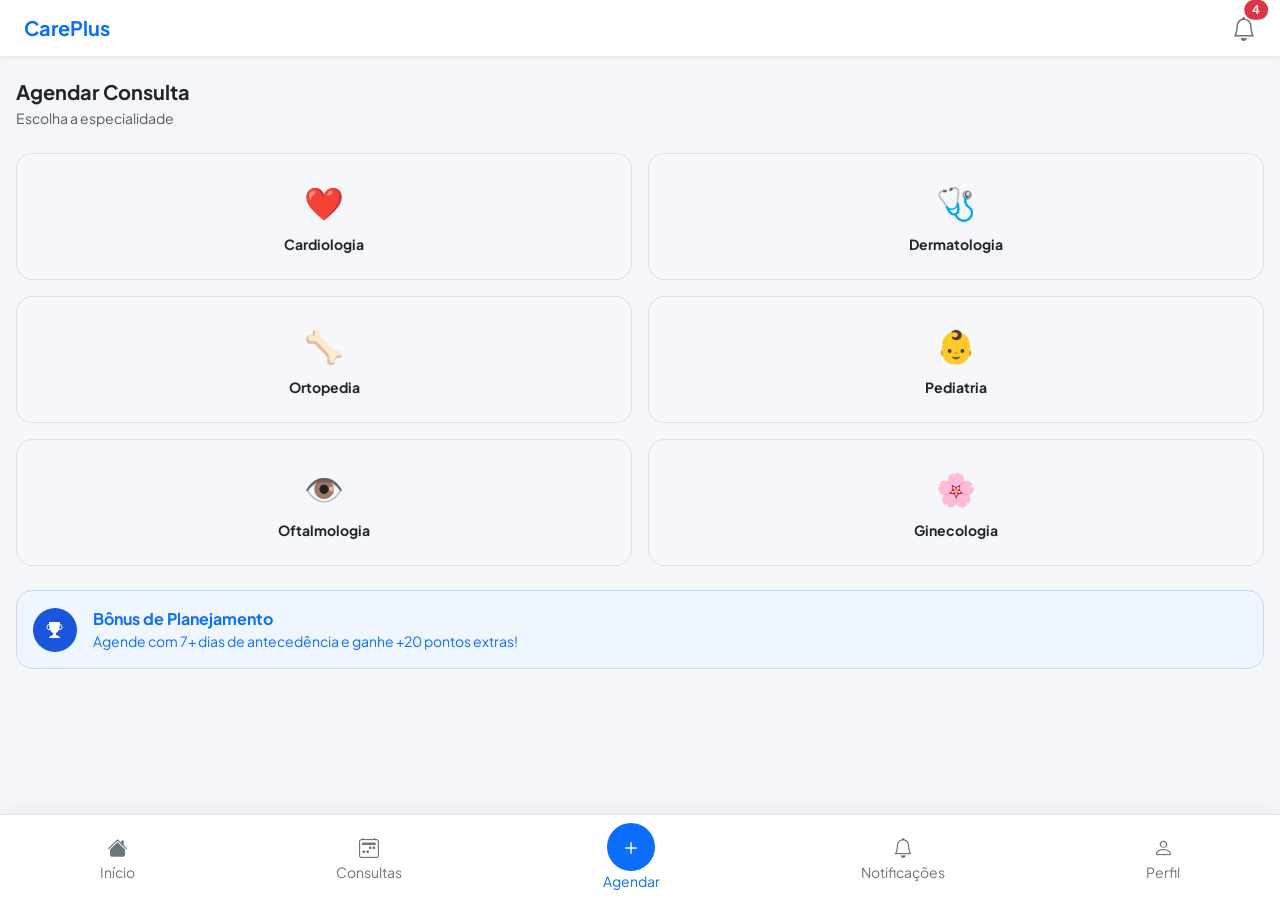
==== CarePlus Challenge/agendar.html @ 64a6bf33 "primeiro commit" ====
<!DOCTYPE html>
<html lang="en">
<head>
    <meta charset="UTF-8">
    <meta name="viewport" content="width=device-width, initial-scale=1.0"/>
    <title>CarePlus</title>
    <link href="https://fonts.googleapis.com/css2?family=Plus+Jakarta+Sans:wght@400;500;600;700;800&display=swap" rel="stylesheet" />
    <link href="https://cdn.jsdelivr.net/npm/bootstrap@5.3.3/dist/css/bootstrap.min.css" rel="stylesheet" />
    <link href="https://cdn.jsdelivr.net/npm/bootstrap-icons@1.11.3/font/bootstrap-icons.min.css" rel="stylesheet" />
    <link rel="stylesheet" href="css/style.css" />

</head>
<body>
            <nav class="navbar bg-white shadow-sm">
                <div class="container-fluid px-4">

                    <span class="navbar-brand fw-bold text-primary">CarePlus</span>

                    <a href="notificacoes.html" class="position-relative">
                        <i class="bi bi-bell fs-4 text-secondary"></i>
                        <span class="position-absolute top-0 start-100 translate-middle badge rounded-pill bg-danger">4
                    </span>
                    </a>

                </div>
            </nav>
<div class="container-fluid px-3 mt-4 pb-5">

        <h5 class="fw-bold mb-1">Agendar Consulta</h5>
        <p class="text-muted small mb-4">Escolha a especialidade</p>

    <div class="row g-3" id="especialidadesSection">

    <div class="col-6">
    <div class="text-center p-4 rounded-4 border especialidade-card"
        style="cursor:pointer;" onclick="escolherEspecialidade('Cardiologia')">
        <div class="fs-2">❤️</div>
        <p class="fw-bold small mb-0 mt-2">Cardiologia</p>
    </div>
    </div>

    <div class="col-6">
    <div class="text-center p-4 rounded-4 border especialidade-card"
        style="cursor:pointer;" onclick="escolherEspecialidade('Dermatologia')">
        <div class="fs-2">🩺</div>
        <p class="fw-bold small mb-0 mt-2">Dermatologia</p>
    </div>
    </div>

    <div class="col-6">
    <div class="text-center p-4 rounded-4 border especialidade-card"
        style="cursor:pointer;" onclick="escolherEspecialidade('Ortopedia')">
        <div class="fs-2">🦴</div>
        <p class="fw-bold small mb-0 mt-2">Ortopedia</p>
    </div>
    </div>
    
    <div class="col-6">
    <div class="text-center p-4 rounded-4 border especialidade-card"
        style="cursor:pointer;" onclick="escolherEspecialidade('Pediatria')">
        <div class="fs-2">👶</div>
        <p class="fw-bold small mb-0 mt-2">Pediatria</p>
    </div>
    </div>

    <div class="col-6">
    <div class="text-center p-4 rounded-4 border especialidade-card"
        style="cursor:pointer;" onclick="escolherEspecialidade('Oftalmologia')">
        <div class="fs-2">👁️</div>
        <p class="fw-bold small mb-0 mt-2">Oftalmologia</p>
    </div>
    </div>    
    <div class="col-6">
    <div class="text-center p-4 rounded-4 border especialidade-card"
        style="cursor:pointer;" onclick="escolherEspecialidade('Ginecologia')">
        <div class="fs-2">🌸</div>
        <p class="fw-bold small mb-0 mt-2">Ginecologia</p>
    </div>
    </div> 
    </div>   
        <!-- Seção Médicos -->
    <div id="medicosSection" style="display:none;">
    <div class="d-flex align-items-center gap-2 mb-3 mt-3">
        <button onclick="voltarParaEspecialidades()" 
                class="btn btn-sm btn-outline-secondary rounded-3">← Voltar</button>
        <h6 class="fw-bold mb-0">Escolha o Médico</h6>
    </div>
    <p class="text-muted small" id="tituloEspecialidade"></p>
    <div id="listaMedicos"></div>
    </div>

    <!-- Seção Calendário -->
    <div id="calendarioSection" style="display:none;">
    <div class="d-flex align-items-center gap-2 mb-3 mt-3">
        <button onclick="voltarParaMedicos()" 
                class="btn btn-sm btn-outline-secondary rounded-3">← Voltar</button>
        <h6 class="fw-bold mb-0">Escolha Data e Horário</h6>
    </div>
    <p class="small text-muted mb-1" id="nomeMedicoCalendario"></p>
    
    <div class="d-flex gap-2 overflow-auto pb-2 mb-3" id="diasDisponiveis"></div>
    
    <div id="horariosSection" style="display:none;">
        <p class="small text-muted mb-1">
        Data: <strong id="dataSelecionada"></strong>
        </p>
        <p class="small text-muted mb-2">Horários disponíveis:</p>
        <div class="row g-2 mb-3">
        <div class="col-4"><button class="btn btn-outline-secondary w-100 rounded-3 time-slot-novo" onclick="selecionarHorario(this, '08:00')">08:00</button></div>
        <div class="col-4"><button class="btn btn-outline-secondary w-100 rounded-3 time-slot-novo" onclick="selecionarHorario(this, '08:30')">08:30</button></div>
        <div class="col-4"><button class="btn btn-outline-secondary w-100 rounded-3 time-slot-novo" onclick="selecionarHorario(this, '09:00')">09:00</button></div>
        <div class="col-4"><button class="btn btn-outline-secondary w-100 rounded-3 time-slot-novo" onclick="selecionarHorario(this, '09:30')">09:30</button></div>
        <div class="col-4"><button class="btn btn-outline-secondary w-100 rounded-3 time-slot-novo" onclick="selecionarHorario(this, '10:00')">10:00</button></div>
        <div class="col-4"><button class="btn btn-outline-secondary w-100 rounded-3 time-slot-novo" onclick="selecionarHorario(this, '10:30')">10:30</button></div>
        <div class="col-4"><button class="btn btn-outline-secondary w-100 rounded-3 time-slot-novo" onclick="selecionarHorario(this, '14:00')">14:00</button></div>
        <div class="col-4"><button class="btn btn-outline-secondary w-100 rounded-3 time-slot-novo" onclick="selecionarHorario(this, '14:30')">14:30</button></div>
        <div class="col-4"><button class="btn btn-outline-secondary w-100 rounded-3 time-slot-novo" onclick="selecionarHorario(this, '15:00')">15:00</button></div>
        </div>
        
        <button id="btnConfirmarAgendamento" 
                class="btn btn-primary w-100 rounded-3 fw-bold"
                style="display:none;"
                onclick="confirmarNovoAgendamento()">
        ✅ Confirmar Agendamento
        </button>
    </div>
    </div>
    <div class="mt-4 p-3 rounded-4 d-flex align-items-center gap-3"
     style="background:#eff6ff; border:1px solid #bfdbfe;">
    <div class="rounded-circle d-flex align-items-center justify-content-center"
       style="width:44px; height:44px; background:#1a56db; flex-shrink:0;">
        <i class="bi bi-trophy-fill text-white"></i>
    </div>
    <div>
        <p class="fw-bold text-primary mb-0">Bônus de Planejamento</p>
        <p class="small text-primary mb-0">Agende com 7+ dias de antecedência e ganhe +20 pontos extras!</p>
    </div>
    </div>
    </div>
        <nav class="fixed-bottom bg-white border-top">
            <div class="d-flex justify-content-around align-items-center py-2">

                <a href="index.html" class="d-flex flex-column align-items-center text-secondary text-decoration-none">
                <i class="bi bi-house-fill fs-5"></i>
                <small>Início</small>
                </a>

                <a href="consultas.html" class="d-flex flex-column align-items-center text-secondary text-decoration-none">
                <i class="bi bi-calendar2-week fs-5"></i>
                <small>Consultas</small>
                </a>

                <a href="agendar.html" class="d-flex flex-column align-items-center text-decoration-none">
                <div class="rounded-circle bg-primary text-white d-flex align-items-center justify-content-center"
                    style="width:48px; height:48px;">
                    <i class="bi bi-plus fs-4"></i>
                </div>
                <small class="text-primary">Agendar</small>
                </a>

                <a href="notificacoes.html" class="d-flex flex-column align-items-center text-secondary text-decoration-none">
                <i class="bi bi-bell fs-5"></i>
                <small>Notificações</small>
                </a>

                <a href="perfil.html" class="d-flex flex-column align-items-center text-secondary text-decoration-none">
                <i class="bi bi-person fs-5"></i>
                <small>Perfil</small>
                </a>

            </div>
        </nav>
</div>
    <script src="https://cdn.jsdelivr.net/npm/bootstrap@5.3.3/dist/js/bootstrap.bundle.min.js"></script>
    <script src="js/script.js"></script>    
</body>
</html>
---- CarePlus Challenge/css/style.css ----
/* Global font */
* {
  font-family: 'Plus Jakarta Sans', sans-serif;
}

/* Body background */
body {
  background-color: #f5f7fb;
}

/* Cards hover effect */
.card {
  transition: transform 0.2s ease, box-shadow 0.2s ease;
}

.card:hover {
  transform: translateY(-2px);
  box-shadow: 0 8px 24px rgba(0,0,0,0.08) !important;
}

/* Buttons */
.btn {
  font-weight: 600;
  font-size: 0.85rem;
}

/* Bottom nav */
.fixed-bottom {
  box-shadow: 0 -4px 20px rgba(0,0,0,0.06);
}    
.card-selected {
  border: 2px solid #1a56db !important;
  background: #eff6ff !important;
}
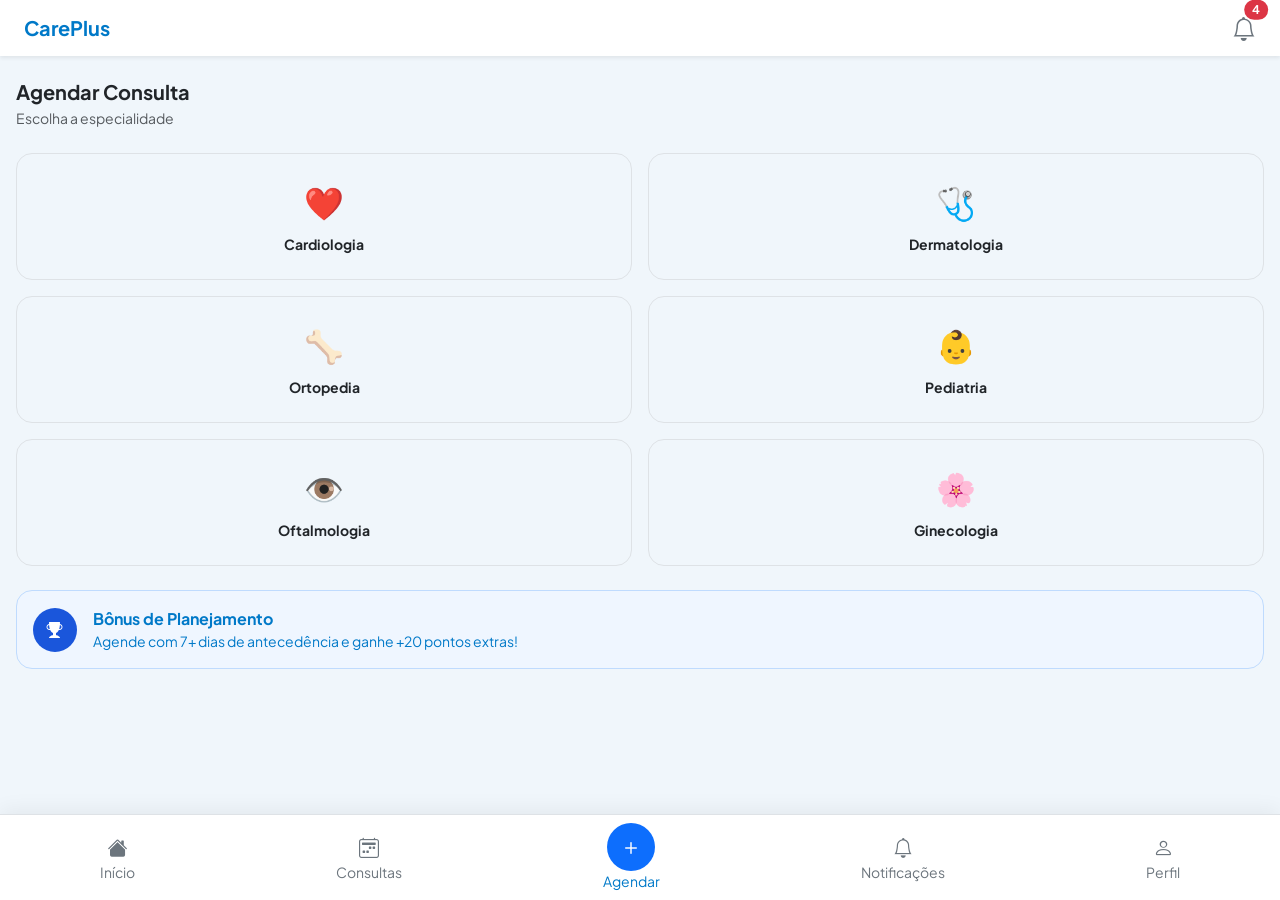
==== commit 0c838c87: "style: melhora botões voltar e corrige fundo da página" ====
--- a/CarePlus Challenge/agendar.html
+++ b/CarePlus Challenge/agendar.html
@@ -81,8 +81,9 @@
         <!-- Seção Médicos -->
     <div id="medicosSection" style="display:none;">
     <div class="d-flex align-items-center gap-2 mb-3 mt-3">
-        <button onclick="voltarParaEspecialidades()" 
-                class="btn btn-sm btn-outline-secondary rounded-3">← Voltar</button>
+    <button onclick="voltarParaEspecialidades()" 
+        class="btn btn-sm rounded-3 fw-bold"
+        style="background:#f59e0b; color:#1a202c; border:none;">← Voltar</button>
         <h6 class="fw-bold mb-0">Escolha o Médico</h6>
     </div>
     <p class="text-muted small" id="tituloEspecialidade"></p>
@@ -92,9 +93,9 @@
     <!-- Seção Calendário -->
     <div id="calendarioSection" style="display:none;">
     <div class="d-flex align-items-center gap-2 mb-3 mt-3">
-        <button onclick="voltarParaMedicos()" 
-                class="btn btn-sm btn-outline-secondary rounded-3">← Voltar</button>
-        <h6 class="fw-bold mb-0">Escolha Data e Horário</h6>
+    <button onclick="voltarParaMedicos()" 
+        class="btn btn-sm rounded-3 fw-bold"
+        style="background:#f59e0b; color:#1a202c; border:none;">← Voltar</button>
     </div>
     <p class="small text-muted mb-1" id="nomeMedicoCalendario"></p>
     
--- a/CarePlus Challenge/css/style.css
+++ b/CarePlus Challenge/css/style.css
@@ -1,14 +1,24 @@
-/* Global font */
+/* Fonte Global */
 * {
   font-family: 'Plus Jakarta Sans', sans-serif;
 }
 
-/* Body background */
+/* Corpo Background */
 body {
-  background-color: #f5f7fb;
+  background-color: #f0f6fb !important;
+
 }
 
-/* Cards hover effect */
+.text-primary {
+  color: #0079c8 !important;
+}
+
+.btn-primary {
+  background-color: #0079c8 !important;
+  border-color: #0079c8 !important;
+}
+
+/* Efeito dos cartoes */
 .card {
   transition: transform 0.2s ease, box-shadow 0.2s ease;
 }
@@ -18,13 +28,13 @@
   box-shadow: 0 8px 24px rgba(0,0,0,0.08) !important;
 }
 
-/* Buttons */
+/* Botoes */
 .btn {
   font-weight: 600;
   font-size: 0.85rem;
 }
 
-/* Bottom nav */
+/* Nav Botoes */
 .fixed-bottom {
   box-shadow: 0 -4px 20px rgba(0,0,0,0.06);
 }    
